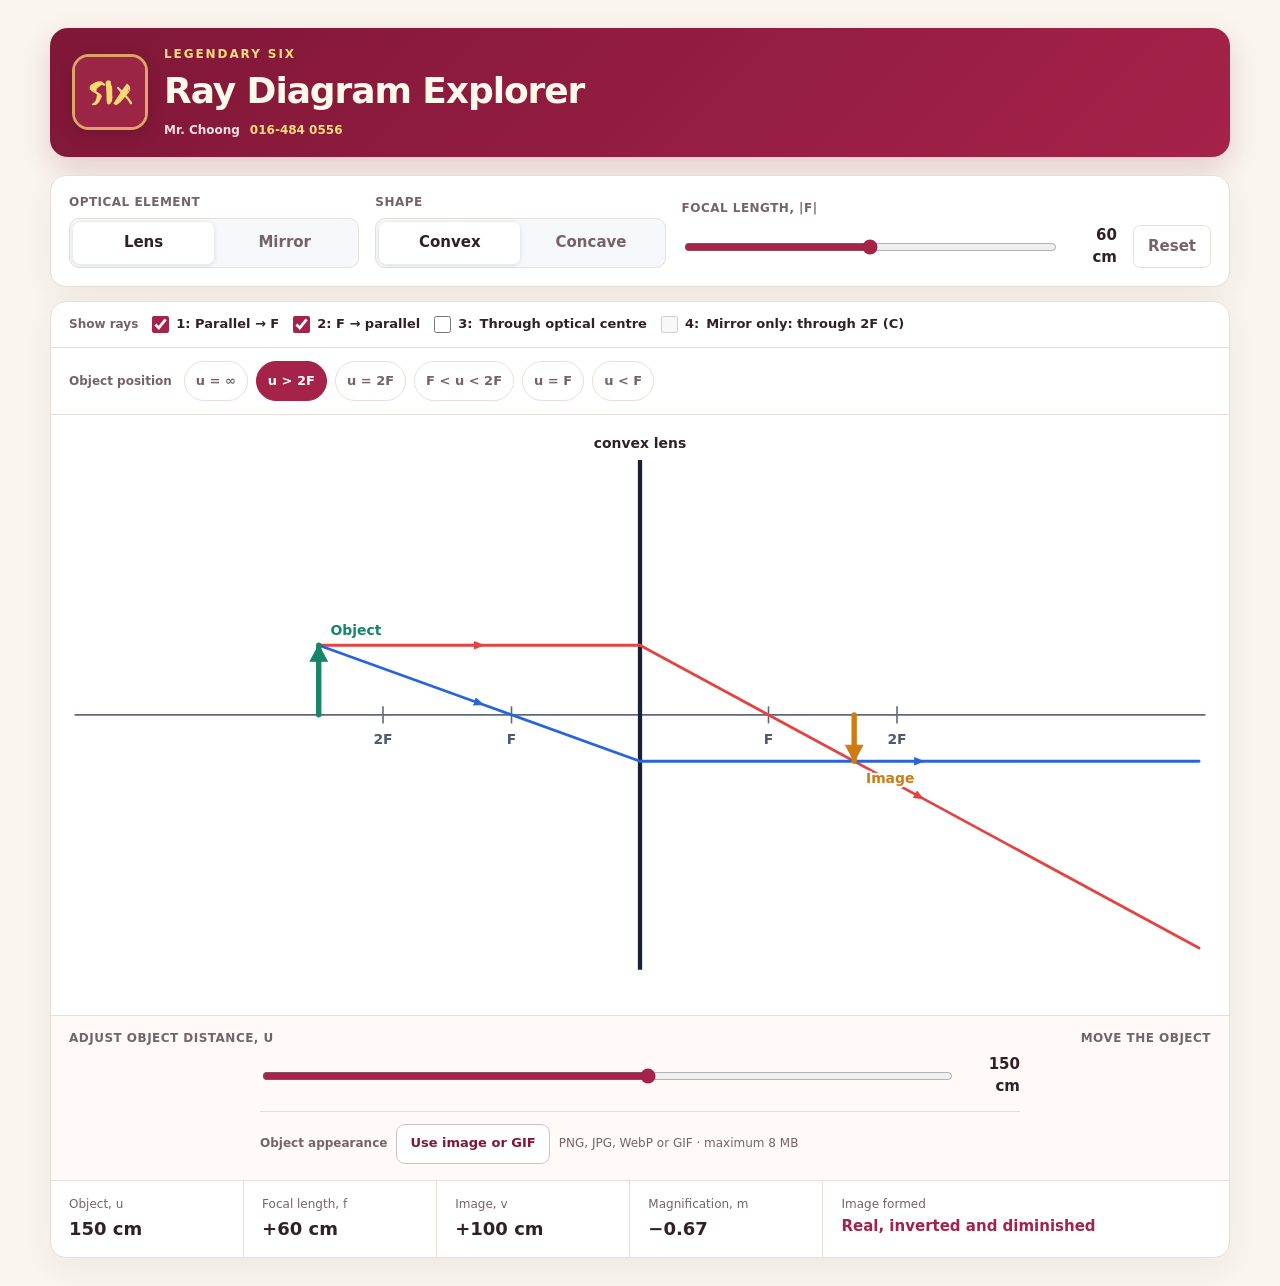
==== index.html @ f550d659 "Launch Legendary Six ray diagram explorer" ====
<!doctype html>
<html lang="en">
<head>
  <meta charset="utf-8">
  <meta name="viewport" content="width=device-width, initial-scale=1">
  <title>Ray Diagram Explorer | Legendary Six</title>
  <style>
    :root {
      --ink: #302027;
      --muted: #75636a;
      --line: #eadfd8;
      --paper: #ffffff;
      --page: #faf5ef;
      --brand: #a52249;
      --brand-dark: #7f1737;
      --gold: #ffdc7a;
      --cream: #fff9eb;
      --blue: #2864dc;
      --purple: #8b4bc1;
      --cyan: #0f8ca8;
      --red: #e34343;
      --green: #168568;
      --amber: #cf7a13;
    }

    * { box-sizing: border-box; }

    body {
      margin: 0;
      min-height: 100vh;
      overflow-x: hidden;
      color: var(--ink);
      background: var(--page);
      font: 15px/1.45 Inter, ui-sans-serif, system-ui, -apple-system, BlinkMacSystemFont, "Segoe UI", sans-serif;
    }

    .app {
      width: min(1180px, calc(100% - 32px));
      margin: 28px auto;
    }

    header {
      display: flex;
      align-items: center;
      justify-content: space-between;
      gap: 24px;
      padding: 18px 22px;
      margin-bottom: 18px;
      color: var(--cream);
      background: linear-gradient(135deg, var(--brand-dark), var(--brand));
      border-radius: 18px;
      box-shadow: 0 12px 30px rgba(127, 23, 55, .18);
    }

    h1 { margin: 0; font-size: clamp(24px, 3vw, 36px); letter-spacing: -0.03em; }
    header p { margin: 4px 0 0; color: #f7dfe6; }
    .brand-lockup { display: flex; align-items: center; gap: 16px; }
    .brand-logo { width: 76px; height: 76px; border: 3px solid rgba(255,220,122,.72); border-radius: 17px; object-fit: cover; box-shadow: 0 5px 15px rgba(55,5,22,.2); }
    .brand-name { display: block; margin-bottom: 2px; color: var(--gold); font-size: 12px; font-weight: 850; letter-spacing: .16em; text-transform: uppercase; }
    .brand-contact { display: flex; flex-wrap: wrap; gap: 5px 10px; margin-top: 4px; color: #f7dfe6; font-size: 12px; font-weight: 650; }
    .brand-contact .phone { color: var(--gold); }

    .card {
      background: var(--paper);
      border: 1px solid var(--line);
      border-radius: 16px;
      box-shadow: 0 10px 32px rgba(91, 43, 57, .07);
    }

    .controls {
      display: grid;
      grid-template-columns: 1fr 1fr 1.5fr auto;
      gap: 16px;
      align-items: end;
      padding: 18px;
      margin-bottom: 14px;
    }

    .field > label, .field .field-label {
      display: block;
      margin-bottom: 7px;
      color: var(--muted);
      font-size: 12px;
      font-weight: 700;
      letter-spacing: .04em;
      text-transform: uppercase;
    }

    .segmented {
      display: grid;
      grid-template-columns: 1fr 1fr;
      padding: 3px;
      border: 1px solid var(--line);
      border-radius: 10px;
      background: #f6f8fb;
    }

    .segmented button, .reset {
      border: 0;
      border-radius: 7px;
      color: var(--muted);
      background: transparent;
      font: inherit;
      font-weight: 700;
      cursor: pointer;
    }

    .segmented button { min-height: 42px; padding: 9px 10px; }
    .segmented button.active { color: var(--ink); background: white; box-shadow: 0 1px 5px rgba(25,35,55,.13); }

    .range-row { display: flex; align-items: center; gap: 10px; }
    input[type="range"] { width: 100%; accent-color: var(--brand); cursor: pointer; }
    output { min-width: 48px; text-align: right; font-variant-numeric: tabular-nums; font-weight: 750; }

    .reset { padding: 10px 14px; border: 1px solid var(--line); background: white; }
    .reset:hover { border-color: #b8c2d2; }

    .stage-card { overflow: hidden; }
    .case-picker {
      display: flex;
      flex-wrap: wrap;
      align-items: center;
      gap: 8px;
      padding: 13px 18px;
      border-bottom: 1px solid var(--line);
    }
    .case-picker > span { margin-right: 4px; color: var(--muted); font-size: 12px; font-weight: 750; white-space: nowrap; }
    .case-picker button {
      flex: 0 0 auto;
      padding: 7px 11px;
      border: 1px solid var(--line);
      border-radius: 999px;
      color: var(--muted);
      background: white;
      font: inherit;
      font-size: 13px;
      font-weight: 700;
      cursor: pointer;
      min-height: 40px;
    }
    .case-picker button.active { color: white; border-color: var(--brand); background: var(--brand); }
    .ray-picker { display: flex; flex-wrap: wrap; align-items: center; gap: 14px; padding: 13px 18px; border-bottom: 1px solid var(--line); overflow: visible; }
    .ray-picker > strong { color: var(--muted); font-size: 12px; white-space: nowrap; }
    .ray-choice { display: flex; align-items: center; gap: 7px; white-space: nowrap; cursor: pointer; font-size: 13px; font-weight: 700; }
    .ray-choice input { width: 17px; height: 17px; margin: 0; accent-color: var(--brand); }
    .ray-message { margin-left: auto; color: var(--amber); font-size: 12px; font-weight: 750; white-space: nowrap; }
    .stage-top {
      display: flex;
      justify-content: space-between;
      align-items: center;
      gap: 16px;
      padding: 13px 18px;
      border-bottom: 1px solid var(--line);
    }

    .hint { color: var(--muted); font-size: 13px; }
    .legend { display: flex; flex-wrap: wrap; gap: 14px; font-size: 12px; color: var(--muted); }
    .key::before { content: ""; display: inline-block; width: 20px; border-top: 3px solid; margin-right: 6px; vertical-align: 3px; }
    .key.red::before { color: var(--red); }
    .key.blue::before { color: var(--blue); }
    .key.purple::before { color: var(--purple); }
    .key.cyan::before { color: var(--cyan); }
    .key.dashed::before { color: #98a1b2; border-top-style: dashed; }

    .diagram-scroll { position: relative; width: 100%; overflow: hidden; }
    #diagram { display: block; width: 100%; height: auto; aspect-ratio: 1100 / 560; touch-action: pan-y; user-select: none; }
    .media-layer { position: absolute; inset: 0; pointer-events: none; }
    .diagram-media { position: absolute; visibility: hidden; object-fit: contain; box-sizing: border-box; border: 2px solid var(--gold); border-radius: 4px; filter: drop-shadow(0 2px 3px rgba(45,22,30,.18)); transform-origin: center; pointer-events: none; }
    .diagram-media.virtual-picture { opacity: .68; }
    .diagram-control { padding: 14px 18px 16px; border-top: 1px solid var(--line); background: #fffaf7; }
    .diagram-control label { display: flex; justify-content: space-between; gap: 12px; margin-bottom: 7px; color: var(--muted); font-size: 12px; font-weight: 750; letter-spacing: .04em; text-transform: uppercase; }
    .diagram-control .range-row { max-width: 760px; margin: 0 auto; }
    .image-upload { display: flex; flex-wrap: wrap; align-items: center; justify-content: center; gap: 9px; max-width: 760px; margin: 13px auto 0; padding-top: 12px; border-top: 1px solid var(--line); }
    .image-upload-title { color: var(--muted); font-size: 12px; font-weight: 750; }
    .upload-button, .use-arrow-button { min-height: 40px; padding: 9px 13px; border: 1px solid #d6bdc6; border-radius: 9px; color: var(--brand-dark); background: white; font: inherit; font-size: 13px; font-weight: 750; cursor: pointer; }
    .diagram-control .upload-button { display: inline-flex; align-items: center; justify-content: center; gap: 0; margin: 0; color: var(--brand-dark); font-size: 13px; letter-spacing: 0; text-transform: none; }
    .upload-button:hover, .use-arrow-button:hover { border-color: var(--brand); background: #fff6f8; }
    .upload-button input { position: absolute; width: 1px; height: 1px; opacity: 0; pointer-events: none; }
    .upload-status { flex: 1 1 190px; color: var(--muted); font-size: 12px; text-align: left; }
    .axis { stroke: #5e687a; stroke-width: 1.6; }
    .element { stroke: #182236; stroke-width: 4; }
    .tick { stroke: #5e687a; stroke-width: 1.5; }
    .ray-red { stroke: var(--red); }
    .ray-blue { stroke: var(--blue); }
    .ray-purple { stroke: var(--purple); }
    .ray-cyan { stroke: var(--cyan); }
    .ray { fill: none; stroke-width: 2.6; stroke-linecap: round; stroke-linejoin: round; }
    .virtual { fill: none; stroke: #98a1b2; stroke-width: 2; stroke-dasharray: 7 6; }
    .object { stroke: var(--green); fill: var(--green); }
    .image { stroke: var(--amber); fill: var(--amber); }
    .arrow-line { stroke-width: 5; stroke-linecap: round; }
    .drag-target { cursor: ew-resize; touch-action: none; }
    .svg-label { fill: #4f5a6f; font-size: 13px; font-weight: 650; paint-order: stroke; stroke: white; stroke-width: 4px; stroke-linejoin: round; }
    .object-label { fill: var(--green); }
    .image-label { fill: var(--amber); }
    .element-label { fill: var(--ink); font-size: 13px; font-weight: 750; }

    .readout {
      display: grid;
      grid-template-columns: repeat(4, 1fr) 2.1fr;
      border-top: 1px solid var(--line);
    }

    .datum { padding: 15px 18px; border-right: 1px solid var(--line); }
    .datum:last-child { border-right: 0; }
    .datum span { display: block; color: var(--muted); font-size: 12px; }
    .datum strong { display: block; margin-top: 3px; font-size: 18px; font-variant-numeric: tabular-nums; }
    .description strong { color: var(--brand); font-size: 15px; }
    .eye-outline { fill: var(--cream); stroke: var(--brand-dark); stroke-width: 3; }
    .eye-iris { fill: var(--gold); stroke: var(--brand-dark); stroke-width: 2; }
    .eye-pupil { fill: var(--brand-dark); }

    .note { margin: 14px 3px 0; color: var(--muted); font-size: 13px; }

    @media (max-width: 860px) {
      .controls { grid-template-columns: 1fr 1fr; }
      .reset { grid-column: span 2; }
      .readout { grid-template-columns: repeat(2, 1fr); }
      .description { grid-column: span 2; }
      .datum:nth-child(2), .datum:nth-child(4) { border-right: 0; }
      .stage-top { align-items: flex-start; flex-direction: column; }
    }

    @media (max-width: 620px) {
      .app { width: min(100% - 16px, 1180px); margin: 12px auto; }
      .controls { grid-template-columns: 1fr 1fr; gap: 12px; padding: 14px; }
      .controls .field:nth-child(3), .reset { grid-column: 1 / -1; }
      .reset { min-height: 44px; }
      .ray-picker { flex-wrap: wrap; gap: 10px 14px; padding: 12px 14px; }
      .ray-picker > strong, .ray-message { width: 100%; }
      .ray-message { margin-left: 0; white-space: normal; }
      .ray-choice { min-height: 34px; }
      .case-picker { padding: 10px 14px; }
      .stage-top { padding: 11px 14px; }
      .hint { font-size: 12px; }
      .legend { gap: 8px; }
      header { align-items: flex-start; padding: 14px; }
      .brand-logo { width: 58px; height: 58px; border-radius: 13px; }
      h1 { font-size: 23px; }
      header p { font-size: 12px; }
      .readout { grid-template-columns: 1fr 1fr; }
      .datum { padding: 12px 14px; }
      .datum strong { font-size: 16px; }
      .diagram-control { padding: 13px 14px 15px; }
      .image-upload { justify-content: flex-start; }
      .upload-status { flex-basis: 100%; }
      #diagram .ray { stroke-width: 4; }
      #diagram .virtual { stroke-width: 3.2; }
      #diagram .axis { stroke-width: 2.4; }
      #diagram .element { stroke-width: 5; }
      #diagram .tick { stroke-width: 2.4; }
      #diagram .svg-label { font-size: 21px; stroke-width: 6px; }
      #diagram .element-label { font-size: 19px; }
    }
  </style>
</head>
<body>
  <main class="app">
    <header>
      <div class="brand-lockup">
        <img class="brand-logo" src="assets/legendary-six-logo.jpg" alt="Legendary Six logo">
        <div>
          <span class="brand-name">Legendary Six</span>
          <h1>Ray Diagram Explorer</h1>
          <div class="brand-contact"><span>Mr. Choong</span><span class="phone">016-484 0556</span></div>
        </div>
      </div>
    </header>

    <section class="controls card" aria-label="Simulation controls">
      <div class="field">
        <span class="field-label">Optical element</span>
        <div class="segmented" id="elementControl">
          <button class="active" data-value="lens">Lens</button>
          <button data-value="mirror">Mirror</button>
        </div>
      </div>
      <div class="field">
        <span class="field-label">Shape</span>
        <div class="segmented" id="shapeControl">
          <button class="active" data-value="convex">Convex</button>
          <button data-value="concave">Concave</button>
        </div>
      </div>
      <div class="field">
        <label for="focalLength">Focal length, |f|</label>
        <div class="range-row">
          <input id="focalLength" type="range" min="20" max="100" value="60" step="1">
          <output id="fOutput">60 cm</output>
        </div>
      </div>
      <button class="reset" id="reset">Reset</button>
    </section>

    <section class="stage-card card">
      <div class="ray-picker" id="rayPicker" aria-label="Ray selection">
        <strong>Show rays</strong>
        <label class="ray-choice"><input type="checkbox" data-ray="1" checked> 1: Parallel → F</label>
        <label class="ray-choice"><input type="checkbox" data-ray="2" checked> 2: F → parallel</label>
        <label class="ray-choice"><input type="checkbox" data-ray="3"> 3: <span id="thirdRayName">Through optical centre</span></label>
        <label class="ray-choice"><input type="checkbox" data-ray="4" disabled> 4: <span id="fourthRayName">Mirror only: through 2F (C)</span></label>
        <span class="ray-message" id="rayMessage"></span>
      </div>
      <div class="case-picker" id="casePicker" aria-label="Object-position cases">
        <span>Object position</span>
        <button data-case="infinity">u = ∞</button>
        <button class="active" data-case="beyond2f">u &gt; 2F</button>
        <button data-case="at2f">u = 2F</button>
        <button data-case="between">F &lt; u &lt; 2F</button>
        <button data-case="atf">u = F</button>
        <button data-case="inside">u &lt; F</button>
      </div>
      <div class="diagram-scroll" role="region" aria-label="Ray diagram">
        <svg id="diagram" viewBox="0 0 1100 560" role="img" aria-label="Interactive ray diagram"></svg>
        <div class="media-layer" aria-hidden="true">
          <img id="objectMedia" class="diagram-media" alt="">
          <img id="imageMedia" class="diagram-media" alt="">
        </div>
      </div>
      <div class="diagram-control">
        <label for="objectDistance"><span>Adjust object distance, u</span><span>Move the object</span></label>
        <div class="range-row">
          <input id="objectDistance" type="range" min="10" max="260" value="150" step="1">
          <output id="uOutput">150 cm</output>
        </div>
        <div class="image-upload">
          <span class="image-upload-title">Object appearance</span>
          <label class="upload-button">Use image or GIF<input id="objectImageUpload" type="file" accept="image/png,image/jpeg,image/webp,image/gif"></label>
          <button class="use-arrow-button" id="removeObjectImage" type="button" hidden>Use arrow</button>
          <span class="upload-status" id="uploadStatus">PNG, JPG, WebP or GIF · maximum 8 MB</span>
        </div>
      </div>
      <div class="readout" aria-live="polite">
        <div class="datum"><span>Object, u</span><strong id="uValue">150 cm</strong></div>
        <div class="datum"><span>Focal length, f</span><strong id="fValue">+60 cm</strong></div>
        <div class="datum"><span>Image, v</span><strong id="vValue">100 cm</strong></div>
        <div class="datum"><span>Magnification, m</span><strong id="mValue">−0.67</strong></div>
        <div class="datum description"><span>Image formed</span><strong id="imageDescription">Real, inverted and diminished</strong></div>
      </div>
    </section>
  </main>

  <script>
    const svg = document.querySelector('#diagram');
    const controls = {
      element: document.querySelector('#elementControl'),
      shape: document.querySelector('#shapeControl'),
      cases: document.querySelector('#casePicker'),
      rays: document.querySelector('#rayPicker'),
      u: document.querySelector('#objectDistance'),
      f: document.querySelector('#focalLength')
    };

    const state = {
      element: 'lens', shape: 'convex', u: 150, fMagnitude: 60, caseId: 'beyond2f', rays: new Set([1, 2]),
      customImageUrl: null, customImageName: '', customImageAspect: 1
    };
    const W = 1100, H = 560, axisY = 280, elementX = 550, scale = 2, objectHeight = 65;
    const left = 28, right = W - 28;
    let dragging = null;
    const mediaNodes = {
      object: document.querySelector('#objectMedia'),
      image: document.querySelector('#imageMedia')
    };
    const mediaUsed = new Set();

    const $ = id => document.getElementById(id);
    const signed = n => `${n >= 0 ? '+' : '−'}${Math.abs(n).toFixed(0)} cm`;
    const num = n => Math.abs(n) >= 1000 ? '∞' : `${Math.abs(n).toFixed(1).replace('.0','')} cm`;

    function focalSign() {
      const converging = (state.element === 'lens' && state.shape === 'convex') ||
        (state.element === 'mirror' && state.shape === 'concave');
      return converging ? 1 : -1;
    }

    function values() {
      const f = focalSign() * state.fMagnitude;
      if (!Number.isFinite(state.u)) return { f, v: f, m: 0 };
      const denominator = state.u - f;
      const v = Math.abs(denominator) < .2 ? (f > 0 ? Infinity : -Infinity) : f * state.u / denominator;
      return { f, v, m: Number.isFinite(v) ? -v / state.u : -Infinity };
    }

    function applyCase(caseId) {
      state.caseId = caseId;
      const factors = { beyond2f: 2.5, at2f: 2, between: 1.5, atf: 1, inside: .6 };
      state.u = caseId === 'infinity' ? Infinity : state.fMagnitude * factors[caseId];
      controls.cases.querySelectorAll('button').forEach(button =>
        button.classList.toggle('active', button.dataset.case === caseId));
    }

    function markCustomCase() {
      state.caseId = 'custom';
      controls.cases.querySelectorAll('button').forEach(button => button.classList.remove('active'));
    }

    function el(name, attrs = {}, text = '') {
      const node = document.createElementNS('http://www.w3.org/2000/svg', name);
      for (const [key, value] of Object.entries(attrs)) node.setAttribute(key, value);
      if (text) node.textContent = text;
      svg.appendChild(node);
      return node;
    }

    function line(x1, y1, x2, y2, className) {
      if (![x1,y1,x2,y2].every(Number.isFinite)) return;
      if (className.includes('ray-red') || className.includes('ray-blue') || className.includes('ray-purple') || className.includes('ray-cyan')) {
        const midX = (x1+x2)/2, midY = (y1+y2)/2;
        const marker = className.includes('ray-red') ? 'rayArrowRed' :
          className.includes('ray-blue') ? 'rayArrowBlue' :
          className.includes('ray-purple') ? 'rayArrowPurple' : 'rayArrowCyan';
        el('polyline', {
          points: `${x1},${y1} ${midX},${midY} ${x2},${y2}`,
          class: className,
          'marker-mid': `url(#${marker})`
        });
        return;
      }
      el('line', { x1, y1, x2, y2, class: className });
    }

    function arrow(x, baseY, topY, className, label, draggable) {
      const direction = topY < baseY ? -1 : 1;
      const group = el('g', { class: draggable ? 'drag-target' : '' });
      const shaft = document.createElementNS('http://www.w3.org/2000/svg', 'line');
      shaft.setAttribute('x1', x); shaft.setAttribute('y1', baseY); shaft.setAttribute('x2', x); shaft.setAttribute('y2', topY);
      shaft.setAttribute('class', `${className} arrow-line`); group.appendChild(shaft);
      const head = document.createElementNS('http://www.w3.org/2000/svg', 'polygon');
      head.setAttribute('points', `${x},${topY} ${x-8},${topY-direction*15} ${x+8},${topY-direction*15}`);
      head.setAttribute('class', className); group.appendChild(head);
      const text = document.createElementNS('http://www.w3.org/2000/svg', 'text');
      text.setAttribute('x', x + 11); text.setAttribute('y', topY + (direction < 0 ? -10 : 20));
      text.setAttribute('class', `svg-label ${className}-label`); text.textContent = label; group.appendChild(text);
      if (draggable) {
        const hit = document.createElementNS('http://www.w3.org/2000/svg', 'rect');
        hit.setAttribute('x', x - 45); hit.setAttribute('y', Math.min(baseY, topY) - 32);
        hit.setAttribute('width', 90); hit.setAttribute('height', Math.abs(topY-baseY) + 64);
        hit.setAttribute('fill', 'transparent'); hit.dataset.drag = draggable; group.appendChild(hit);
      }
    }

    function picture(x, baseY, tipY, label, draggable, isVirtual = false) {
      const height = Math.max(18, Math.abs(tipY-baseY));
      const aspect = Math.max(.25, Math.min(2.5, state.customImageAspect));
      const width = height*aspect;
      const inverted = tipY > baseY;
      const mediaKind = label === 'Object' ? 'object' : 'image';
      const media = mediaNodes[mediaKind];
      const displayTop = inverted ? baseY : baseY-height;
      mediaUsed.add(mediaKind);
      media.style.visibility = 'visible';
      media.style.left = `${x/W*100}%`;
      media.style.top = `${displayTop/H*100}%`;
      media.style.width = `${width/W*100}%`;
      media.style.height = `${height/H*100}%`;
      media.style.transform = `translateX(-50%)${inverted ? ' scaleY(-1)' : ''}`;
      media.classList.toggle('virtual-picture', isVirtual);

      const group = el('g', {
        class: draggable ? 'drag-target' : '',
        transform: `translate(${x} ${baseY}) scale(1 ${inverted ? -1 : 1})`
      });
      if (draggable) group.dataset.drag = draggable;

      if (draggable) {
        const hit = document.createElementNS('http://www.w3.org/2000/svg', 'rect');
        hit.setAttribute('x', -Math.max(45, width/2+14));
        hit.setAttribute('y', -height-32);
        hit.setAttribute('width', Math.max(90, width+28));
        hit.setAttribute('height', height+64);
        hit.setAttribute('fill', 'transparent');
        group.appendChild(hit);
      }

      el('text', {
        x: x+width/2+8,
        y: tipY+(inverted ? 20 : -10),
        class: `svg-label ${label === 'Object' ? 'object-label' : 'image-label'}`
      }, label);
    }

    function finishMediaFrame() {
      Object.entries(mediaNodes).forEach(([kind, node]) => {
        if (!mediaUsed.has(kind)) node.style.visibility = 'hidden';
      });
    }

    function drawEye(side) {
      const x = side === 'right' ? right-52 : left+52;
      const y = 84;
      const group = el('g', { transform: `translate(${x} ${y})`, 'aria-label': 'Eye tracing virtual rays backward' });
      const outline = document.createElementNS('http://www.w3.org/2000/svg', 'path');
      outline.setAttribute('d', 'M -31 0 Q 0 -23 31 0 Q 0 23 -31 0 Z');
      outline.setAttribute('class', 'eye-outline');
      group.appendChild(outline);
      const iris = document.createElementNS('http://www.w3.org/2000/svg', 'circle');
      iris.setAttribute('cx', side === 'right' ? -5 : 5);
      iris.setAttribute('cy', '0');
      iris.setAttribute('r', '11');
      iris.setAttribute('class', 'eye-iris');
      group.appendChild(iris);
      const pupil = document.createElementNS('http://www.w3.org/2000/svg', 'circle');
      pupil.setAttribute('cx', side === 'right' ? -5 : 5);
      pupil.setAttribute('cy', '0');
      pupil.setAttribute('r', '4.5');
      pupil.setAttribute('class', 'eye-pupil');
      group.appendChild(pupil);
    }

    function drawBase(f) {
      svg.innerHTML = '';
      const defs = el('defs');
      [
        ['rayArrowRed', '#e34343'],
        ['rayArrowBlue', '#2864dc'],
        ['rayArrowPurple', '#8b4bc1'],
        ['rayArrowCyan', '#0f8ca8']
      ].forEach(([id, colour]) => {
        const marker = document.createElementNS('http://www.w3.org/2000/svg', 'marker');
        marker.setAttribute('id', id);
        marker.setAttribute('viewBox', '0 0 10 8');
        marker.setAttribute('refX', '5');
        marker.setAttribute('refY', '4');
        marker.setAttribute('markerWidth', '10');
        marker.setAttribute('markerHeight', '8');
        marker.setAttribute('markerUnits', 'userSpaceOnUse');
        marker.setAttribute('orient', 'auto');
        const head = document.createElementNS('http://www.w3.org/2000/svg', 'path');
        head.setAttribute('d', 'M 0 0 L 10 4 L 0 8 Z');
        head.setAttribute('fill', colour);
        marker.appendChild(head);
        defs.appendChild(marker);
      });
      line(22, axisY, W-22, axisY, 'axis');
      line(elementX, 42, elementX, H-42, 'element');

      const focalDistance = Math.abs(f)*scale;
      [elementX-focalDistance, elementX+focalDistance].forEach(focusX => {
        if (focusX > left && focusX < right) {
          line(focusX, axisY-8, focusX, axisY+8, 'tick');
          el('text', { x: focusX, y: axisY+27, 'text-anchor': 'middle', class: 'svg-label' }, 'F');
        }
      });
      const actualMirrorCentreX = elementX - 2*f*scale;
      [elementX-2*focalDistance, elementX+2*focalDistance].forEach(twoFX => {
        if (twoFX > left && twoFX < right) {
          line(twoFX, axisY-8, twoFX, axisY+8, 'tick');
          const label = state.element === 'mirror' && Math.abs(twoFX-actualMirrorCentreX) < 1 ? '2F (C)' : '2F';
          el('text', { x: twoFX, y: axisY+27, 'text-anchor': 'middle', class: 'svg-label' }, label);
        }
      });
      el('text', { x: elementX, y: 31, 'text-anchor': 'middle', class: 'element-label' }, `${state.shape} ${state.element}`);
    }

    function clippedEndpoint(x0, y0, dx, dy) {
      const tCandidates = [];
      if (dx > 0) tCandidates.push((right-x0)/dx); if (dx < 0) tCandidates.push((left-x0)/dx);
      if (dy > 0) tCandidates.push((H-24-y0)/dy); if (dy < 0) tCandidates.push((24-y0)/dy);
      const t = Math.min(...tCandidates.filter(n => n > 0));
      return [x0 + dx*t, y0 + dy*t];
    }

    function drawLens(f, v, objectX, objectTopY, imageX, imageTopY, showImage) {
      // Rule 1: parallel to the axis, then through/apparently from F.
      if (state.rays.has(1)) {
        line(objectX, objectTopY, elementX, objectTopY, 'ray ray-red');
        const end1 = clippedEndpoint(elementX, objectTopY, 1, objectHeight/(f*scale));
        line(elementX, objectTopY, end1[0], end1[1], 'ray ray-red');
        if (f < 0) line(elementX, objectTopY, elementX+f*scale, axisY, 'virtual');
        if (showImage && v < 0) line(elementX, objectTopY, imageX, imageTopY, 'virtual');
      }

      // Rule 2: through/toward F, then parallel. It is undefined at u = F.
      if (state.rays.has(2) && Number.isFinite(v)) {
        const nearFocusX = elementX - f*scale;
        const ray2Y = objectTopY + (elementX-objectX) * (axisY-objectTopY) / (nearFocusX-objectX);
        line(objectX, objectTopY, elementX, ray2Y, 'ray ray-blue');
        line(elementX, ray2Y, right, ray2Y, 'ray ray-blue');
        if (f < 0) line(elementX, ray2Y, nearFocusX, axisY, 'virtual');
        if (f > 0 && nearFocusX < objectX) line(nearFocusX, axisY, objectX, objectTopY, 'virtual');
        if (showImage && v < 0) line(elementX, ray2Y, imageX, imageTopY, 'virtual');
      }

      // Rule 3: through the optical centre without deviation.
      if (state.rays.has(3)) {
        line(objectX, objectTopY, elementX, axisY, 'ray ray-purple');
        const end3 = clippedEndpoint(elementX, axisY, 1, objectHeight/(state.u*scale));
        line(elementX, axisY, end3[0], end3[1], 'ray ray-purple');
      }
    }

    function drawMirror(f, v, objectX, objectTopY, imageX, imageTopY, showImage) {
      // Rule 1: parallel to the axis, then reflected through/apparently from F.
      if (state.rays.has(1)) {
        line(objectX, objectTopY, elementX, objectTopY, 'ray ray-red');
        const end1 = clippedEndpoint(elementX, objectTopY, -1, objectHeight/(f*scale));
        line(elementX, objectTopY, end1[0], end1[1], 'ray ray-red');
        if (showImage && v < 0) line(elementX, objectTopY, imageX, imageTopY, 'virtual');
      }

      // Rule 2: through/toward F, then reflected parallel. It is undefined at u = F.
      if (state.rays.has(2) && Number.isFinite(v)) {
        const focusX = elementX - f*scale;
        const ray2Y = objectTopY + (elementX-objectX) * (axisY-objectTopY) / (focusX-objectX);
        line(objectX, objectTopY, elementX, ray2Y, 'ray ray-blue');
        line(elementX, ray2Y, left, ray2Y, 'ray ray-blue');
        if (f < 0) line(elementX, ray2Y, focusX, axisY, 'virtual');
        if (f > 0 && focusX < objectX) line(focusX, axisY, objectX, objectTopY, 'virtual');
        if (showImage && v < 0) line(elementX, ray2Y, imageX, imageTopY, 'virtual');
      }

      // Rule 3: ray at the pole, reflected through the same angle.
      if (state.rays.has(3)) {
        line(objectX, objectTopY, elementX, axisY, 'ray ray-purple');
        const end3 = clippedEndpoint(elementX, axisY, -1, objectHeight/(state.u*scale));
        line(elementX, axisY, end3[0], end3[1], 'ray ray-purple');
        if (showImage && v < 0) line(elementX, axisY, imageX, imageTopY, 'virtual');
      }

      // Rule 4: through/toward C = 2F, then reflected back along the same path.
      if (state.rays.has(4) && Math.abs(state.u-2*f) >= .2) {
        const centreX = elementX - 2*f*scale;
        const ray4Y = objectTopY + (elementX-objectX) * (axisY-objectTopY) / (centreX-objectX);
        const incidenceSlope = (ray4Y-objectTopY)/(elementX-objectX);
        line(objectX, objectTopY, elementX, ray4Y, 'ray ray-cyan');
        const end4 = clippedEndpoint(elementX, ray4Y, -1, -incidenceSlope);
        line(elementX, ray4Y, end4[0], end4[1], 'ray ray-cyan');
        if (f < 0) line(elementX, ray4Y, centreX, axisY, 'virtual');
        if (f > 0 && centreX < objectX) line(centreX, axisY, objectX, objectTopY, 'virtual');
        if (showImage && v < 0) line(elementX, ray4Y, imageX, imageTopY, 'virtual');
      }
    }

    function drawInfinity(f, showImage) {
      const incomingSlope = 0.30;
      const imageCoordinate = state.element === 'lens' ? f : -f;
      const imageX = elementX + imageCoordinate*scale;
      const imageY = axisY + incomingSlope*f*scale;

      if (state.element === 'lens') {
        // Rule 2: the slanted incident ray passes through/toward F, then emerges parallel.
        const ray2Y = axisY + incomingSlope*f*scale;
        const ray2StartY = ray2Y - incomingSlope*(elementX-left);
        line(left, ray2StartY, elementX, ray2Y, 'ray ray-blue');
        line(elementX, ray2Y, right, ray2Y, 'ray ray-blue');

        // Rule 3: a parallel member of the bundle passes through the optical centre undeviated.
        const centreStartY = axisY - incomingSlope*(elementX-left);
        line(left, centreStartY, elementX, axisY, 'ray ray-purple');
        const centreEnd = clippedEndpoint(elementX, axisY, 1, incomingSlope);
        line(elementX, axisY, centreEnd[0], centreEnd[1], 'ray ray-purple');

        if (f < 0) {
          line(elementX, ray2Y, elementX-f*scale, axisY, 'virtual');
          line(elementX, ray2Y, imageX, imageY, 'virtual');
        }
      } else {
        // Rule 2: through/toward F, then reflected parallel to the axis.
        const ray2Y = axisY + incomingSlope*f*scale;
        const ray2StartY = ray2Y - incomingSlope*(elementX-left);
        line(left, ray2StartY, elementX, ray2Y, 'ray ray-blue');
        line(elementX, ray2Y, left, ray2Y, 'ray ray-blue');

        // Rule 4: through/toward 2F = C, then reflected back along the same path.
        const ray4Y = axisY + 2*incomingSlope*f*scale;
        const ray4StartY = ray4Y - incomingSlope*(elementX-left);
        line(left, ray4StartY, elementX, ray4Y, 'ray ray-cyan');
        const ray4End = clippedEndpoint(elementX, ray4Y, -1, -incomingSlope);
        line(elementX, ray4Y, ray4End[0], ray4End[1], 'ray ray-cyan');

        if (f < 0) {
          line(elementX, ray2Y, elementX-f*scale, axisY, 'virtual');
          line(elementX, ray2Y, imageX, imageY, 'virtual');
          line(elementX, ray4Y, elementX-2*f*scale, axisY, 'virtual');
        }
      }
      if (showImage) {
        if (state.customImageUrl) picture(imageX, axisY, imageY, 'Image', false, f < 0);
        else arrow(imageX, axisY, imageY, 'image', 'Image', false);
      }
      el('text', { x: left+8, y: 34, class: 'svg-label object-label' }, 'Off-axis object at ∞');
    }

    function imageWords(v, m) {
      if (!Number.isFinite(v)) return 'Image at infinity';
      const reality = v > 0 ? 'Real' : 'Virtual';
      const orientation = m < 0 ? 'inverted' : 'upright';
      const size = Math.abs(Math.abs(m)-1) < .03 ? 'same size' : Math.abs(m) > 1 ? 'magnified' : 'diminished';
      return `${reality}, ${orientation} and ${size}`;
    }

    function rayStatus(f, v) {
      if (!Number.isFinite(state.u)) {
        return { ray2Degenerate: false, ray4Degenerate: false, validCount: 2, showImage: true, infinityBundle: true };
      }
      const ray2Degenerate = Number.isFinite(state.u) && f > 0 && !Number.isFinite(v) && state.rays.has(2);
      const ray4Degenerate = state.element === 'mirror' && Number.isFinite(state.u) && f > 0 && Math.abs(state.u-2*f) < .2 && state.rays.has(4);
      const validCount = state.rays.size - (ray2Degenerate ? 1 : 0) - (ray4Degenerate ? 1 : 0);
      return { ray2Degenerate, ray4Degenerate, validCount, showImage: validCount >= 2, infinityBundle: false };
    }

    function updateRayInterface(status) {
      $('thirdRayName').textContent = state.element === 'lens' ? 'Through optical centre' : 'At pole (equal angles)';
      const fourthInput = controls.rays.querySelector('[data-ray="4"]');
      controls.rays.querySelectorAll('[data-ray]').forEach(input => {
        input.disabled = status.infinityBundle || (input.dataset.ray === '4' && state.element === 'lens');
        if (status.infinityBundle) {
          const infinityRays = state.element === 'lens' ? [2, 3] : [2, 4];
          input.checked = infinityRays.includes(+input.dataset.ray);
        } else {
          input.checked = state.rays.has(+input.dataset.ray);
        }
      });
      $('fourthRayName').textContent = state.element === 'lens' ? 'Mirror only: through 2F (C)' : 'Through 2F (C) → reflected back';
      if (status.infinityBundle) {
        $('rayMessage').textContent = state.element === 'lens' ? 'At ∞: use rays through F and the optical centre.' : 'At ∞: use rays through F and 2F (C).';
      } else if (status.ray4Degenerate) {
        $('rayMessage').textContent = status.showImage ? 'Ray 4 is unavailable at u = 2F.' : 'Ray 4 is unavailable here—select another ray.';
      } else if (status.ray2Degenerate) {
        $('rayMessage').textContent = status.showImage ? 'Ray 2 is unavailable at u = F.' : 'Ray 2 is unavailable here—select another ray.';
      } else {
        $('rayMessage').textContent = status.showImage ? '' : 'Select at least two rays to form the image.';
      }
    }

    function render() {
      mediaUsed.clear();
      const { f, v, m } = values();
      const status = rayStatus(f, v);
      updateRayInterface(status);
      drawBase(f);
      if (!Number.isFinite(state.u)) {
        drawInfinity(f, status.showImage);
        if (v < 0) drawEye(state.element === 'lens' ? 'right' : 'left');
        $('uOutput').textContent = '∞';
        $('fOutput').textContent = `${Math.round(state.fMagnitude)} cm`;
        $('uValue').textContent = '∞';
        $('fValue').textContent = signed(f);
        $('vValue').textContent = status.showImage ? signed(v) : '—';
        $('mValue').textContent = status.showImage ? '0' : '—';
        $('imageDescription').textContent = v > 0 ? 'Real, inverted and highly diminished' : 'Virtual, upright and highly diminished';
        controls.u.disabled = true;
        controls.f.value = Math.round(state.fMagnitude);
        finishMediaFrame();
        return;
      }
      controls.u.disabled = false;
      const objectX = elementX - state.u*scale;
      const objectTopY = axisY - objectHeight;
      const imageCoordinate = state.element === 'lens' ? v : -v;
      const rawImageX = elementX + imageCoordinate*scale;
      const imageX = Math.max(left, Math.min(right, rawImageX));
      const rawImageTopY = axisY - m*objectHeight;
      const imageTopY = Math.max(28, Math.min(H-28, rawImageTopY));

      if (state.element === 'lens') drawLens(f, v, objectX, objectTopY, rawImageX, rawImageTopY, status.showImage);
      else drawMirror(f, v, objectX, objectTopY, rawImageX, rawImageTopY, status.showImage);
      if (status.showImage && v < 0) drawEye(state.element === 'lens' ? 'right' : 'left');

      if (state.customImageUrl) picture(objectX, axisY, objectTopY, 'Object', 'object');
      else arrow(objectX, axisY, objectTopY, 'object', 'Object', 'object');
      if (status.showImage && Number.isFinite(v)) {
        const imageLabel = Math.abs(rawImageX-imageX) > 1 ? 'Image (off-scale)' : 'Image';
        if (state.customImageUrl) picture(imageX, axisY, imageTopY, imageLabel, 'image', v < 0);
        else arrow(imageX, axisY, imageTopY, 'image', imageLabel, 'image');
      }

      $('uOutput').textContent = `${Math.round(state.u)} cm`;
      $('fOutput').textContent = `${Math.round(state.fMagnitude)} cm`;
      $('uValue').textContent = `${state.u.toFixed(1).replace('.0','')} cm`;
      $('fValue').textContent = signed(f);
      $('vValue').textContent = status.showImage ? (Number.isFinite(v) ? signed(v) : '∞') : '—';
      $('mValue').textContent = status.showImage ? (Number.isFinite(m) ? `${m >= 0 ? '+' : '−'}${Math.abs(m).toFixed(2)}` : '∞') : '—';
      $('imageDescription').textContent = status.showImage ? imageWords(v, m) : 'Select at least two rays to locate the image';
      controls.u.value = Math.round(state.u);
      controls.f.value = Math.round(state.fMagnitude);
      finishMediaFrame();
    }

    function setSegment(control, value) {
      control.querySelectorAll('button').forEach(btn => btn.classList.toggle('active', btn.dataset.value === value));
    }

    controls.element.addEventListener('click', e => {
      if (!e.target.dataset.value) return;
      state.element = e.target.dataset.value;
      if (state.element === 'lens') {
        state.rays.delete(4);
        controls.rays.querySelector('[data-ray="4"]').checked = false;
      }
      setSegment(controls.element, state.element);
      render();
    });

    controls.shape.addEventListener('click', e => {
      if (!e.target.dataset.value) return;
      state.shape = e.target.dataset.value;
      setSegment(controls.shape, state.shape);
      render();
    });

    controls.cases.addEventListener('click', e => {
      if (!e.target.dataset.case) return;
      applyCase(e.target.dataset.case);
      render();
    });
    controls.rays.addEventListener('change', e => {
      if (!e.target.dataset.ray) return;
      const rayNumber = +e.target.dataset.ray;
      if (e.target.checked) state.rays.add(rayNumber);
      else state.rays.delete(rayNumber);
      render();
    });
    controls.u.addEventListener('input', e => {
      state.u = +e.target.value;
      markCustomCase();
      render();
    });
    controls.f.addEventListener('input', e => {
      state.fMagnitude = +e.target.value;
      if (state.caseId !== 'custom') applyCase(state.caseId);
      render();
    });

    const uploadInput = $('objectImageUpload');
    const removeImageButton = $('removeObjectImage');
    const uploadStatus = $('uploadStatus');
    const allowedImageTypes = new Set(['image/png', 'image/jpeg', 'image/webp', 'image/gif']);

    async function makeGifLoopForever(file) {
      const source = new Uint8Array(await file.arrayBuffer());
      const signature = String.fromCharCode(...source.slice(0, 6));
      if (signature !== 'GIF87a' && signature !== 'GIF89a') return file;

      const applicationNames = ['NETSCAPE2.0', 'ANIMEXTS1.0'];
      for (const name of applicationNames) {
        const bytes = [...name].map(character => character.charCodeAt(0));
        for (let start = 0; start <= source.length-bytes.length; start++) {
          if (!bytes.every((byte, offset) => source[start+offset] === byte)) continue;
          const loopLow = start+13;
          const loopHigh = start+14;
          if (loopHigh < source.length && source[start+11] === 3 && source[start+12] === 1) {
            const patched = source.slice();
            patched[loopLow] = 0;
            patched[loopHigh] = 0;
            return new Blob([patched], { type: 'image/gif' });
          }
        }
      }

      // Add the standard infinite-loop application extension if the GIF has none.
      const packedField = source[10];
      const globalColourTableSize = packedField & 0x80 ? 3*(2**((packedField & 0x07)+1)) : 0;
      const insertAt = 13+globalColourTableSize;
      if (insertAt > source.length) return file;
      const loopExtension = new Uint8Array([
        0x21, 0xff, 0x0b,
        ...[...'NETSCAPE2.0'].map(character => character.charCodeAt(0)),
        0x03, 0x01, 0x00, 0x00, 0x00
      ]);
      const patched = new Uint8Array(source.length+loopExtension.length);
      patched.set(source.slice(0, insertAt), 0);
      patched.set(loopExtension, insertAt);
      patched.set(source.slice(insertAt), insertAt+loopExtension.length);
      return new Blob([patched], { type: 'image/gif' });
    }

    uploadInput.addEventListener('change', async () => {
      const file = uploadInput.files && uploadInput.files[0];
      if (!file) return;
      if (!allowedImageTypes.has(file.type)) {
        uploadStatus.textContent = 'Please choose a PNG, JPG, WebP or GIF file.';
        uploadInput.value = '';
        return;
      }
      if (file.size > 8*1024*1024) {
        uploadStatus.textContent = 'That file is larger than 8 MB. Please choose a smaller file.';
        uploadInput.value = '';
        return;
      }

      const displayFile = file.type === 'image/gif' ? await makeGifLoopForever(file) : file;
      const nextUrl = URL.createObjectURL(displayFile);
      const probe = new Image();
      probe.onload = () => {
        if (state.customImageUrl) URL.revokeObjectURL(state.customImageUrl);
        state.customImageUrl = nextUrl;
        state.customImageName = file.name;
        state.customImageAspect = probe.naturalWidth/probe.naturalHeight || 1;
        mediaNodes.object.src = nextUrl;
        mediaNodes.image.src = nextUrl;
        uploadStatus.textContent = file.type === 'image/gif'
          ? `${file.name} · looping continuously · displayed locally`
          : `${file.name} · displayed locally`;
        removeImageButton.hidden = false;
        render();
      };
      probe.onerror = () => {
        URL.revokeObjectURL(nextUrl);
        uploadStatus.textContent = 'This image could not be displayed. Please try another file.';
        uploadInput.value = '';
      };
      probe.src = nextUrl;
    });

    removeImageButton.addEventListener('click', () => {
      if (state.customImageUrl) URL.revokeObjectURL(state.customImageUrl);
      state.customImageUrl = null;
      state.customImageName = '';
      state.customImageAspect = 1;
      mediaNodes.object.removeAttribute('src');
      mediaNodes.image.removeAttribute('src');
      uploadInput.value = '';
      removeImageButton.hidden = true;
      uploadStatus.textContent = 'PNG, JPG, WebP or GIF · maximum 8 MB';
      render();
    });

    $('reset').addEventListener('click', () => {
      Object.assign(state, { element: 'lens', shape: 'convex', u: 150, fMagnitude: 60, caseId: 'beyond2f', rays: new Set([1, 2]) });
      controls.rays.querySelectorAll('[data-ray]').forEach(input => input.checked = input.dataset.ray === '1' || input.dataset.ray === '2');
      setSegment(controls.element, state.element); setSegment(controls.shape, state.shape);
      applyCase('beyond2f');
      render();
    });

    function svgX(event) {
      const point = svg.createSVGPoint(); point.x = event.clientX; point.y = event.clientY;
      return point.matrixTransform(svg.getScreenCTM().inverse()).x;
    }

    svg.addEventListener('pointerdown', e => {
      const target = e.target.closest('[data-drag]');
      if (!target) return;
      dragging = target.dataset.drag;
      svg.setPointerCapture(e.pointerId);
    });

    svg.addEventListener('pointermove', e => {
      if (!dragging) return;
      const x = svgX(e);
      if (dragging === 'object') {
        state.u = Math.max(10, Math.min(260, (elementX-x)/scale));
        markCustomCase();
      } else {
        const { f } = values();
        const coordinate = (x-elementX)/scale;
        const desiredV = state.element === 'lens' ? coordinate : -coordinate;
        const denominator = desiredV - f;
        if (Math.abs(denominator) > .5) {
          const candidateU = f*desiredV/denominator;
          if (candidateU >= 10 && candidateU <= 260) {
            state.u = candidateU;
            markCustomCase();
          }
        }
      }
      render();
    });

    svg.addEventListener('pointerup', () => dragging = null);
    svg.addEventListener('pointercancel', () => dragging = null);
    render();

  </script>
</body>
</html>
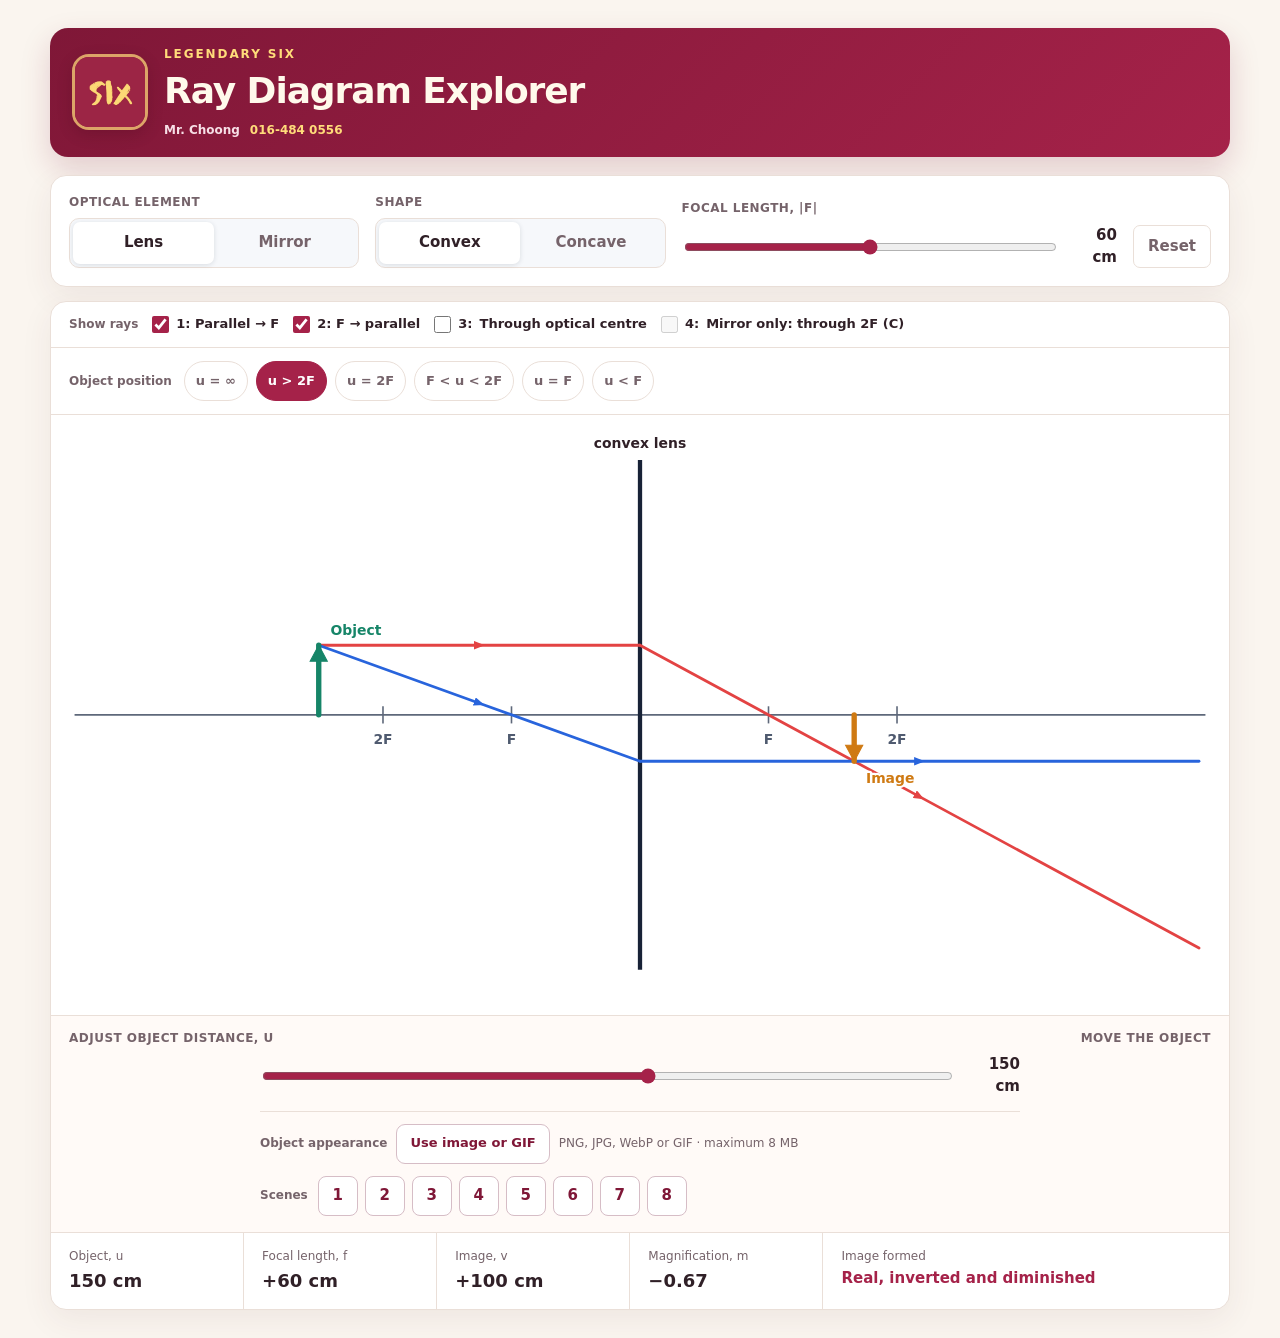
==== commit be2a1a8b: "Add built-in animated scenes" ====
--- a/index.html
+++ b/index.html
@@ -177,6 +177,12 @@
     .upload-button:hover, .use-arrow-button:hover { border-color: var(--brand); background: #fff6f8; }
     .upload-button input { position: absolute; width: 1px; height: 1px; opacity: 0; pointer-events: none; }
     .upload-status { flex: 1 1 190px; color: var(--muted); font-size: 12px; text-align: left; }
+    .scene-picker { display: flex; flex-wrap: wrap; align-items: center; gap: 7px; width: 100%; margin-top: 3px; }
+    .scene-picker > span { margin-right: 3px; color: var(--muted); font-size: 12px; font-weight: 750; }
+    .scene-button { width: 40px; height: 40px; padding: 0; border: 1px solid #d6bdc6; border-radius: 8px; color: var(--brand-dark); background: white; font: inherit; font-weight: 800; cursor: pointer; }
+    .scene-button:hover { border-color: var(--brand); background: #fff6f8; }
+    .scene-button.active { color: white; border-color: var(--brand); background: var(--brand); }
+    .scene-button:disabled { cursor: wait; opacity: .65; }
     .axis { stroke: #5e687a; stroke-width: 1.6; }
     .element { stroke: #182236; stroke-width: 4; }
     .tick { stroke: #5e687a; stroke-width: 1.5; }
@@ -328,6 +334,17 @@
           <label class="upload-button">Use image or GIF<input id="objectImageUpload" type="file" accept="image/png,image/jpeg,image/webp,image/gif"></label>
           <button class="use-arrow-button" id="removeObjectImage" type="button" hidden>Use arrow</button>
           <span class="upload-status" id="uploadStatus">PNG, JPG, WebP or GIF · maximum 8 MB</span>
+          <div class="scene-picker" id="builtInScenes" aria-label="Built-in animated scenes">
+            <span>Scenes</span>
+            <button class="scene-button" type="button" data-scene="1">1</button>
+            <button class="scene-button" type="button" data-scene="2">2</button>
+            <button class="scene-button" type="button" data-scene="3">3</button>
+            <button class="scene-button" type="button" data-scene="4">4</button>
+            <button class="scene-button" type="button" data-scene="5">5</button>
+            <button class="scene-button" type="button" data-scene="6">6</button>
+            <button class="scene-button" type="button" data-scene="7">7</button>
+            <button class="scene-button" type="button" data-scene="8">8</button>
+          </div>
         </div>
       </div>
       <div class="readout" aria-live="polite">
@@ -353,7 +370,7 @@
 
     const state = {
       element: 'lens', shape: 'convex', u: 150, fMagnitude: 60, caseId: 'beyond2f', rays: new Set([1, 2]),
-      customImageUrl: null, customImageName: '', customImageAspect: 1
+      customImageUrl: null, customImageName: '', customImageAspect: 1, selectedScene: 0
     };
     const W = 1100, H = 560, axisY = 280, elementX = 550, scale = 2, objectHeight = 65;
     const left = 28, right = W - 28;
@@ -826,6 +843,7 @@
     const uploadInput = $('objectImageUpload');
     const removeImageButton = $('removeObjectImage');
     const uploadStatus = $('uploadStatus');
+    const scenePicker = $('builtInScenes');
     const allowedImageTypes = new Set(['image/png', 'image/jpeg', 'image/webp', 'image/gif']);
 
     async function makeGifLoopForever(file) {
@@ -866,6 +884,37 @@
       return new Blob([patched], { type: 'image/gif' });
     }
 
+    function markSelectedScene(sceneNumber) {
+      state.selectedScene = sceneNumber;
+      scenePicker.querySelectorAll('[data-scene]').forEach(button =>
+        button.classList.toggle('active', +button.dataset.scene === sceneNumber));
+    }
+
+    function displayMediaBlob(blob, name, statusText, sceneNumber = 0) {
+      return new Promise((resolve, reject) => {
+        const nextUrl = URL.createObjectURL(blob);
+        const probe = new Image();
+        probe.onload = () => {
+          if (state.customImageUrl) URL.revokeObjectURL(state.customImageUrl);
+          state.customImageUrl = nextUrl;
+          state.customImageName = name;
+          state.customImageAspect = probe.naturalWidth/probe.naturalHeight || 1;
+          mediaNodes.object.src = nextUrl;
+          mediaNodes.image.src = nextUrl;
+          uploadStatus.textContent = statusText;
+          removeImageButton.hidden = false;
+          markSelectedScene(sceneNumber);
+          render();
+          resolve();
+        };
+        probe.onerror = () => {
+          URL.revokeObjectURL(nextUrl);
+          reject(new Error('Image could not be displayed'));
+        };
+        probe.src = nextUrl;
+      });
+    }
+
     uploadInput.addEventListener('change', async () => {
       const file = uploadInput.files && uploadInput.files[0];
       if (!file) return;
@@ -881,27 +930,38 @@
       }
 
       const displayFile = file.type === 'image/gif' ? await makeGifLoopForever(file) : file;
-      const nextUrl = URL.createObjectURL(displayFile);
-      const probe = new Image();
-      probe.onload = () => {
-        if (state.customImageUrl) URL.revokeObjectURL(state.customImageUrl);
-        state.customImageUrl = nextUrl;
-        state.customImageName = file.name;
-        state.customImageAspect = probe.naturalWidth/probe.naturalHeight || 1;
-        mediaNodes.object.src = nextUrl;
-        mediaNodes.image.src = nextUrl;
-        uploadStatus.textContent = file.type === 'image/gif'
-          ? `${file.name} · looping continuously · displayed locally`
-          : `${file.name} · displayed locally`;
-        removeImageButton.hidden = false;
-        render();
-      };
-      probe.onerror = () => {
-        URL.revokeObjectURL(nextUrl);
+      try {
+        await displayMediaBlob(
+          displayFile,
+          file.name,
+          file.type === 'image/gif'
+            ? `${file.name} · looping continuously · displayed locally`
+            : `${file.name} · displayed locally`
+        );
+      } catch (error) {
         uploadStatus.textContent = 'This image could not be displayed. Please try another file.';
         uploadInput.value = '';
-      };
-      probe.src = nextUrl;
+      }
+    });
+
+    scenePicker.addEventListener('click', async event => {
+      const button = event.target.closest('[data-scene]');
+      if (!button) return;
+      const sceneNumber = +button.dataset.scene;
+      const buttons = [...scenePicker.querySelectorAll('[data-scene]')];
+      buttons.forEach(sceneButton => sceneButton.disabled = true);
+      uploadStatus.textContent = `Loading scene ${sceneNumber}…`;
+      try {
+        const response = await fetch(`assets/scenes/scene-${sceneNumber}.gif`);
+        if (!response.ok) throw new Error(`HTTP ${response.status}`);
+        const loopingGif = await makeGifLoopForever(await response.blob());
+        await displayMediaBlob(loopingGif, `Scene ${sceneNumber}`, `Scene ${sceneNumber} · looping continuously`, sceneNumber);
+        uploadInput.value = '';
+      } catch (error) {
+        uploadStatus.textContent = `Scene ${sceneNumber} could not be loaded. Please try again.`;
+      } finally {
+        buttons.forEach(sceneButton => sceneButton.disabled = false);
+      }
     });
 
     removeImageButton.addEventListener('click', () => {
@@ -913,6 +973,7 @@
       mediaNodes.image.removeAttribute('src');
       uploadInput.value = '';
       removeImageButton.hidden = true;
+      markSelectedScene(0);
       uploadStatus.textContent = 'PNG, JPG, WebP or GIF · maximum 8 MB';
       render();
     });
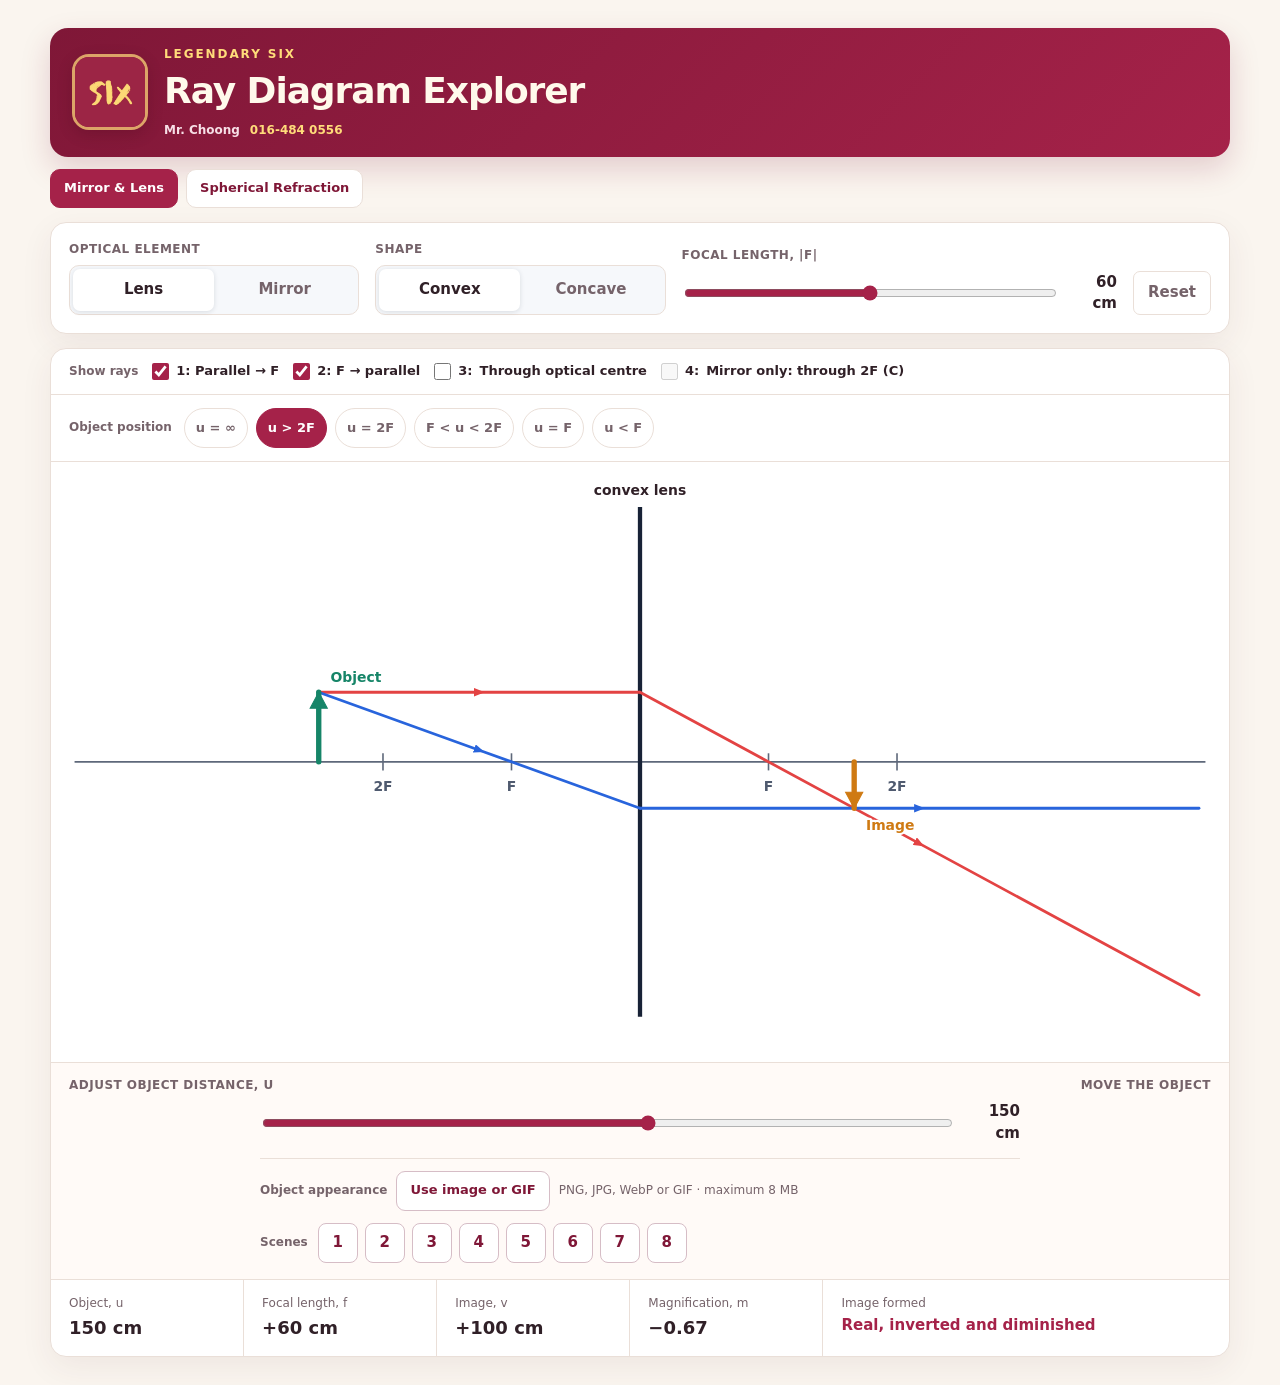
==== commit c19e3f50: "Add spherical refraction simulator" ====
--- a/index.html
+++ b/index.html
@@ -59,6 +59,9 @@
     .brand-name { display: block; margin-bottom: 2px; color: var(--gold); font-size: 12px; font-weight: 850; letter-spacing: .16em; text-transform: uppercase; }
     .brand-contact { display: flex; flex-wrap: wrap; gap: 5px 10px; margin-top: 4px; color: #f7dfe6; font-size: 12px; font-weight: 650; }
     .brand-contact .phone { color: var(--gold); }
+    .site-nav { display: flex; flex-wrap: wrap; gap: 8px; margin: -6px 0 14px; }
+    .site-nav a { padding: 9px 13px; border: 1px solid var(--line); border-radius: 10px; color: var(--brand-dark); background: white; font-size: 13px; font-weight: 750; text-decoration: none; }
+    .site-nav a.active { color: white; border-color: var(--brand); background: var(--brand); }
 
     .card {
       background: var(--paper);
@@ -272,6 +275,10 @@
         </div>
       </div>
     </header>
+    <nav class="site-nav" aria-label="Simulation pages">
+      <a class="active" href="index.html">Mirror &amp; Lens</a>
+      <a href="spherical-refraction.html">Spherical Refraction</a>
+    </nav>
 
     <section class="controls card" aria-label="Simulation controls">
       <div class="field">
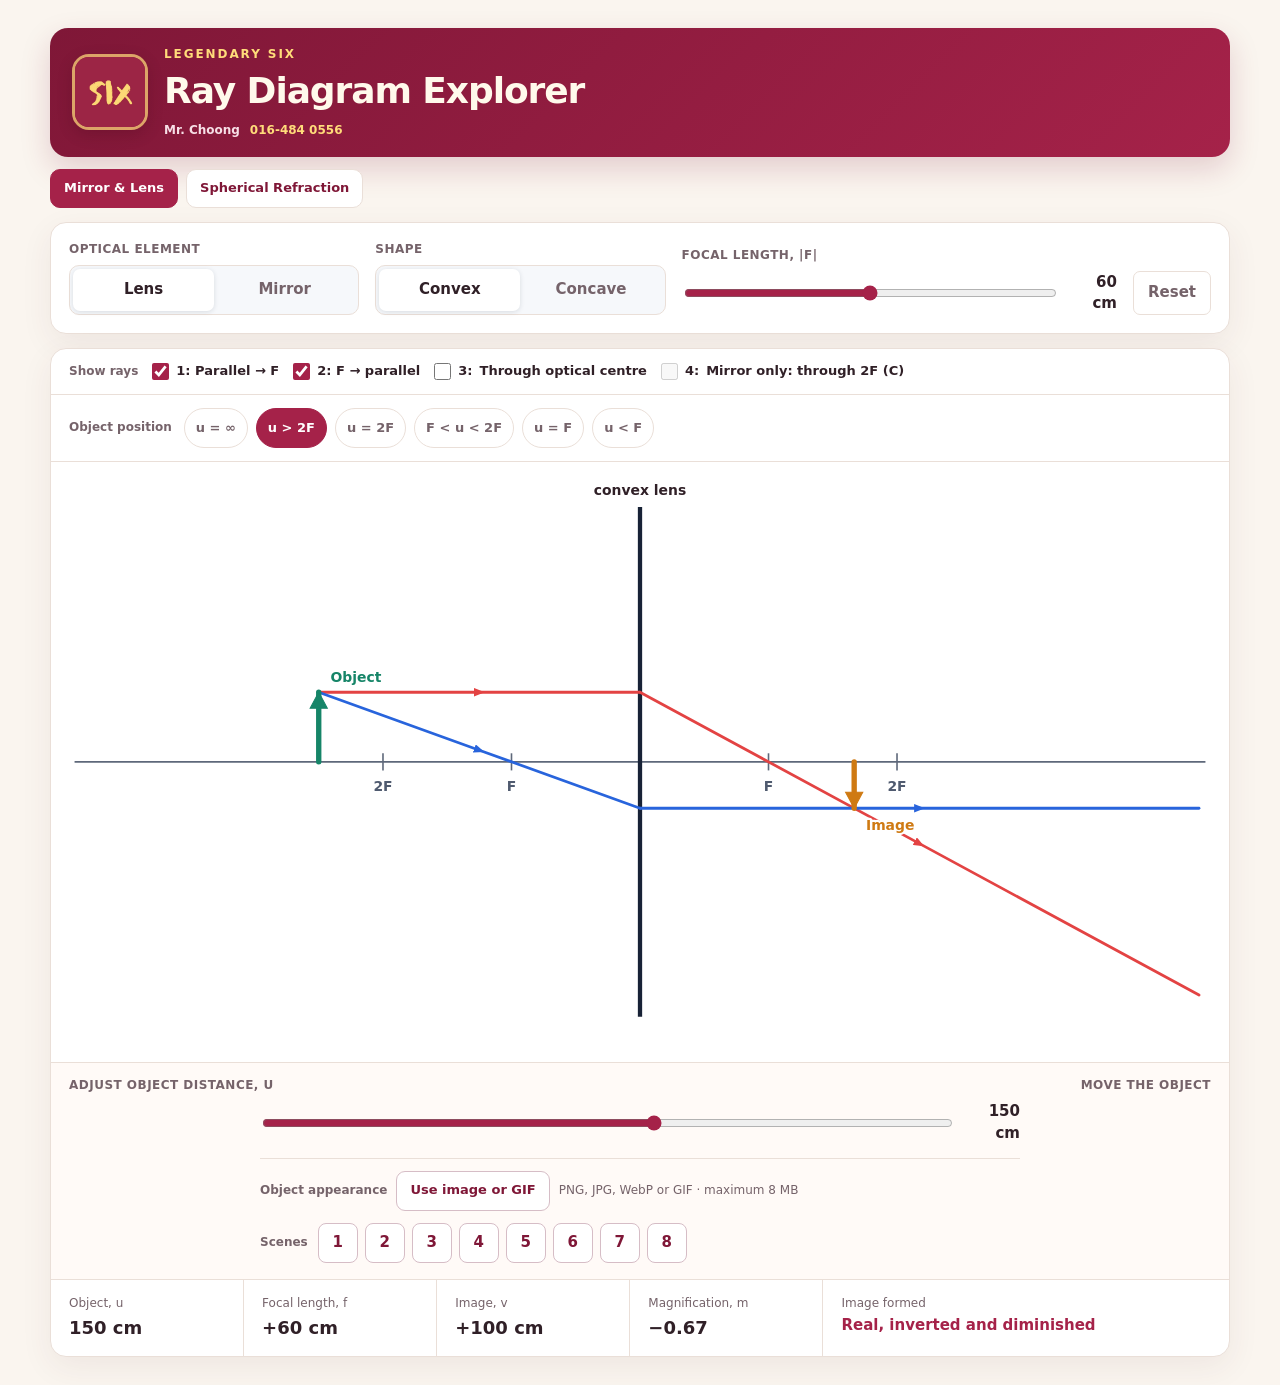
==== commit cc48bd39: "Restore focal case and align scene controls" ====
--- a/index.html
+++ b/index.html
@@ -333,7 +333,7 @@
       <div class="diagram-control">
         <label for="objectDistance"><span>Adjust object distance, u</span><span>Move the object</span></label>
         <div class="range-row">
-          <input id="objectDistance" type="range" min="10" max="260" value="150" step="1">
+          <input id="objectDistance" type="range" min="5" max="260" value="150" step="1">
           <output id="uOutput">150 cm</output>
         </div>
         <div class="image-upload">
@@ -465,7 +465,7 @@
     }
 
     function picture(x, baseY, tipY, label, draggable, isVirtual = false) {
-      const height = Math.max(18, Math.abs(tipY-baseY));
+      const height = Math.abs(tipY-baseY);
       const aspect = Math.max(.25, Math.min(2.5, state.customImageAspect));
       const width = height*aspect;
       const inverted = tipY > baseY;
@@ -786,7 +786,7 @@
       else arrow(objectX, axisY, objectTopY, 'object', 'Object', 'object');
       if (status.showImage && Number.isFinite(v)) {
         const imageLabel = Math.abs(rawImageX-imageX) > 1 ? 'Image (off-scale)' : 'Image';
-        if (state.customImageUrl) picture(imageX, axisY, imageTopY, imageLabel, 'image', v < 0);
+        if (state.customImageUrl) picture(imageX, axisY, rawImageTopY, imageLabel, 'image', v < 0);
         else arrow(imageX, axisY, imageTopY, 'image', imageLabel, 'image');
       }
 
@@ -1009,7 +1009,7 @@
       if (!dragging) return;
       const x = svgX(e);
       if (dragging === 'object') {
-        state.u = Math.max(10, Math.min(260, (elementX-x)/scale));
+        state.u = Math.max(5, Math.min(260, (elementX-x)/scale));
         markCustomCase();
       } else {
         const { f } = values();
@@ -1018,7 +1018,7 @@
         const denominator = desiredV - f;
         if (Math.abs(denominator) > .5) {
           const candidateU = f*desiredV/denominator;
-          if (candidateU >= 10 && candidateU <= 260) {
+          if (candidateU >= 5 && candidateU <= 260) {
             state.u = candidateU;
             markCustomCase();
           }
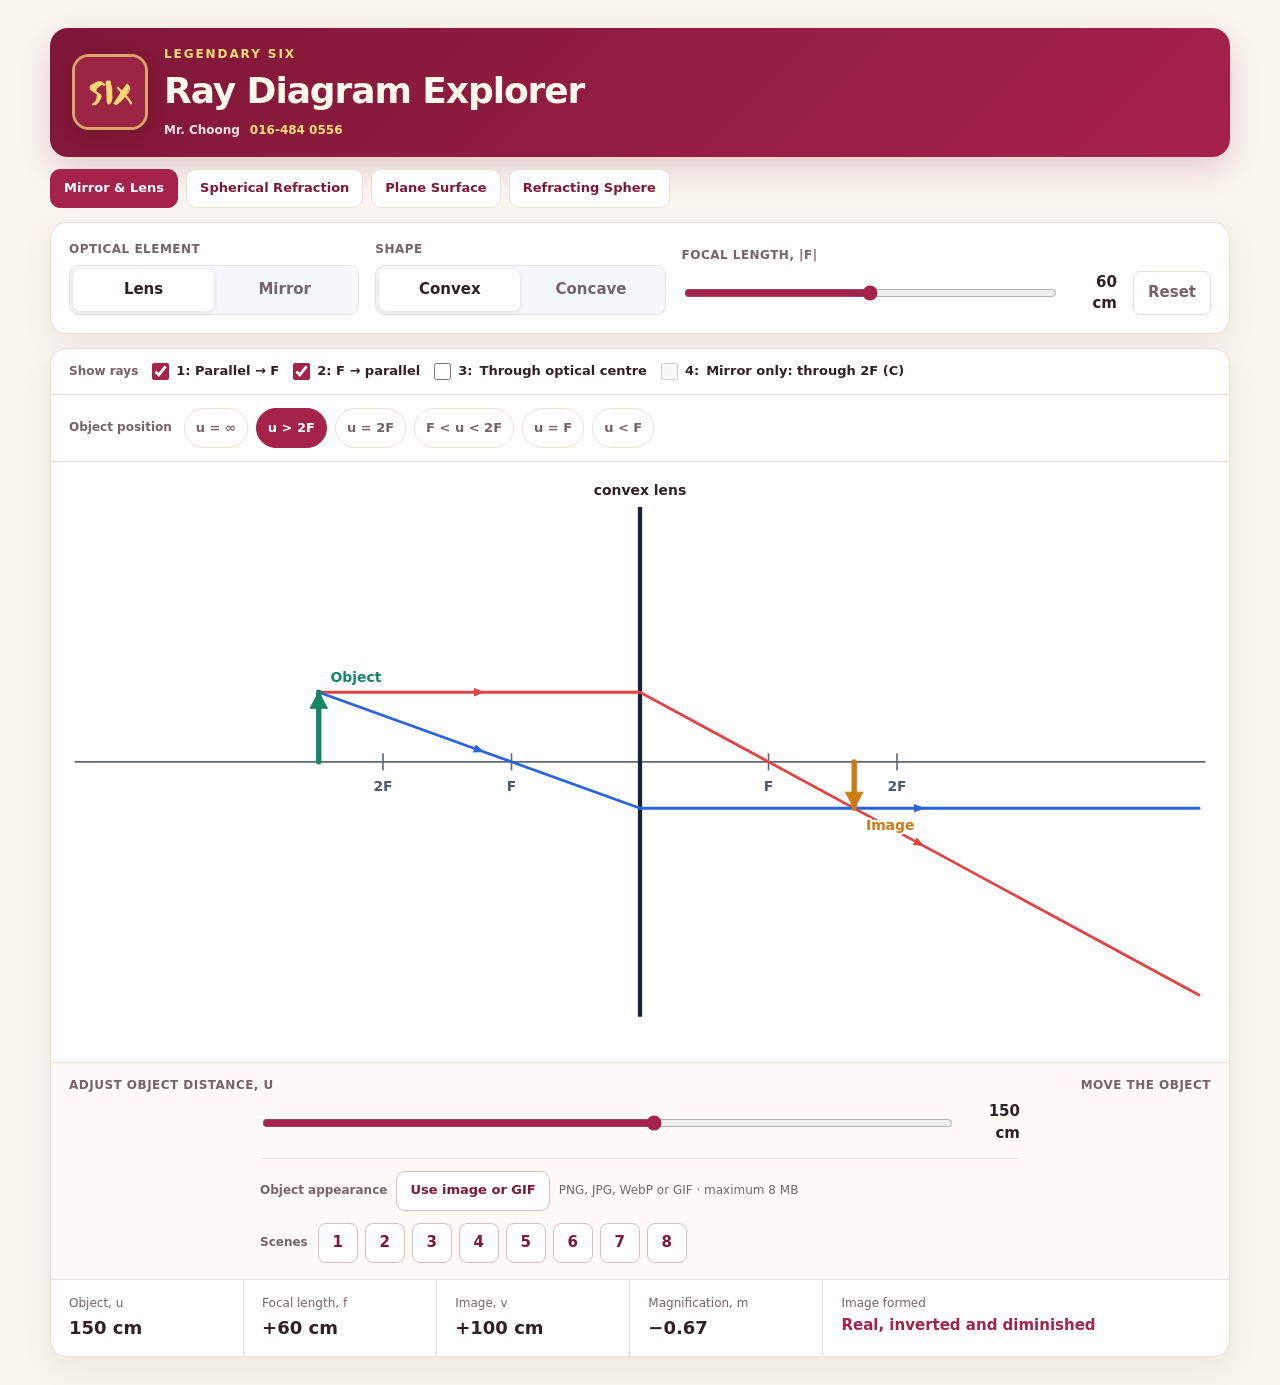
==== commit 14c92a90: "Add plane surface and refracting sphere explorers" ====
--- a/index.html
+++ b/index.html
@@ -278,6 +278,8 @@
     <nav class="site-nav" aria-label="Simulation pages">
       <a class="active" href="index.html">Mirror &amp; Lens</a>
       <a href="spherical-refraction.html">Spherical Refraction</a>
+      <a href="plane-surface.html">Plane Surface</a>
+      <a href="refracting-sphere.html">Refracting Sphere</a>
     </nav>
 
     <section class="controls card" aria-label="Simulation controls">
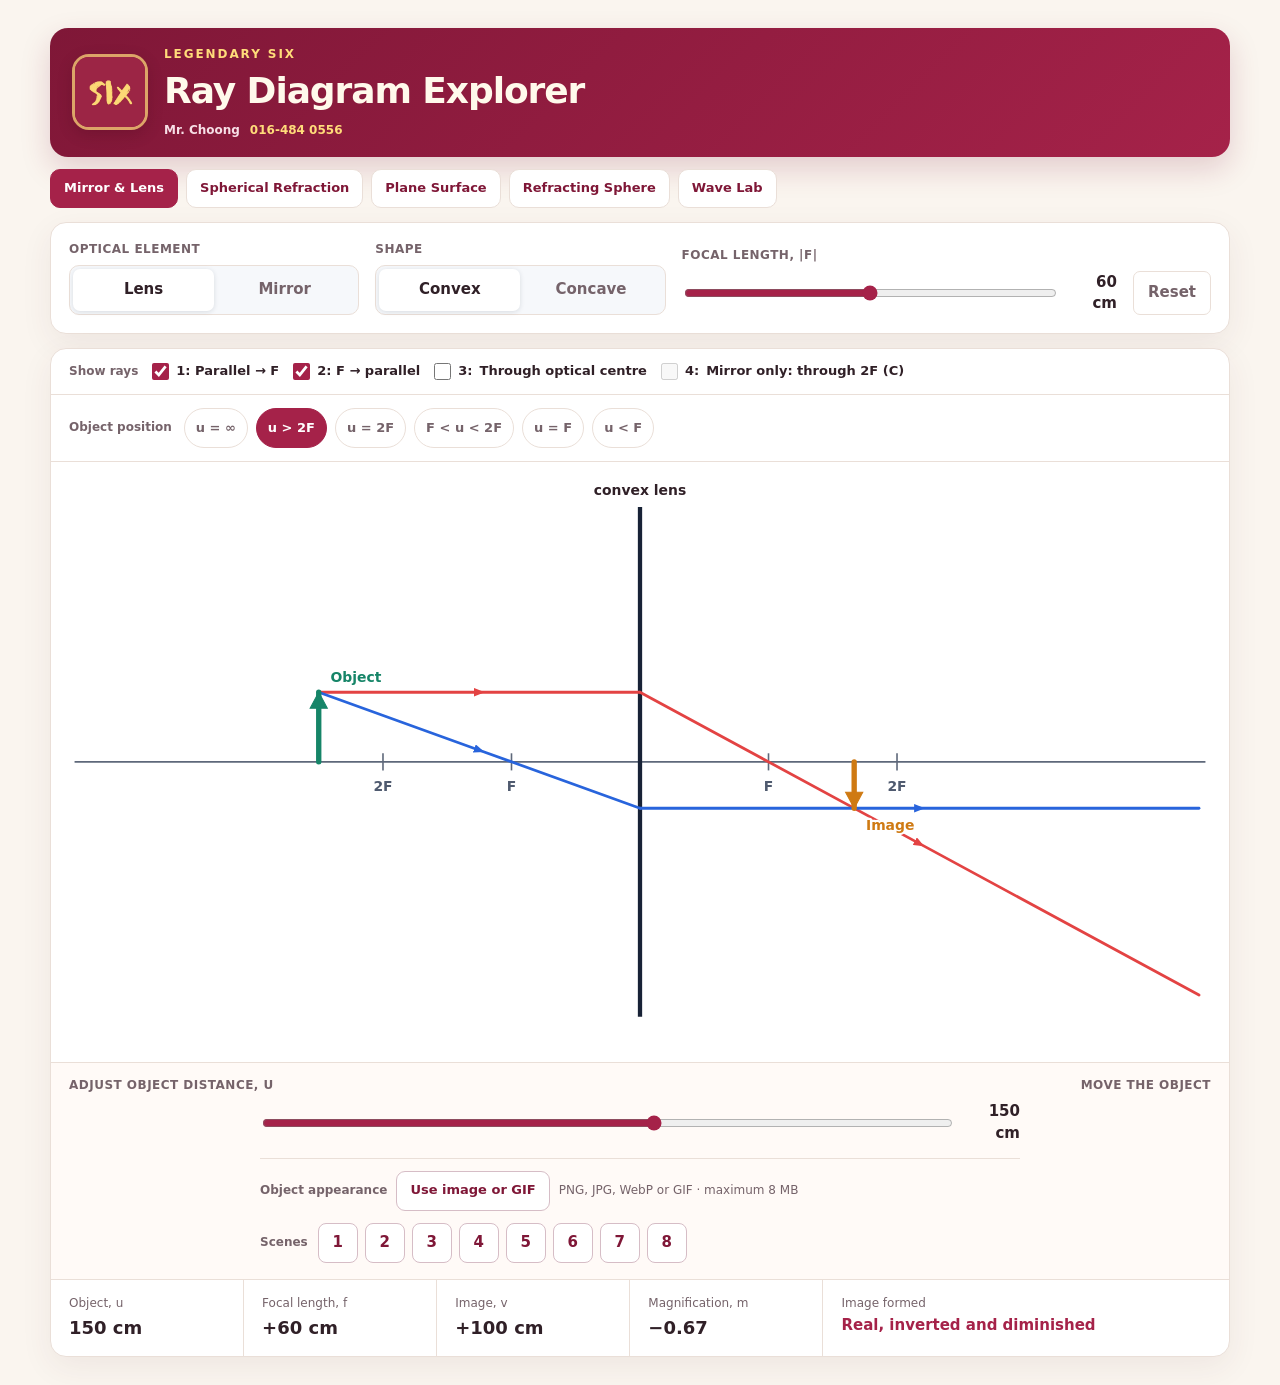
==== commit 03cd345f: "Document simulation style and add Wave Lab" ====
--- a/index.html
+++ b/index.html
@@ -280,6 +280,7 @@
       <a href="spherical-refraction.html">Spherical Refraction</a>
       <a href="plane-surface.html">Plane Surface</a>
       <a href="refracting-sphere.html">Refracting Sphere</a>
+      <a href="wave-lab.html">Wave Lab</a>
     </nav>
 
     <section class="controls card" aria-label="Simulation controls">
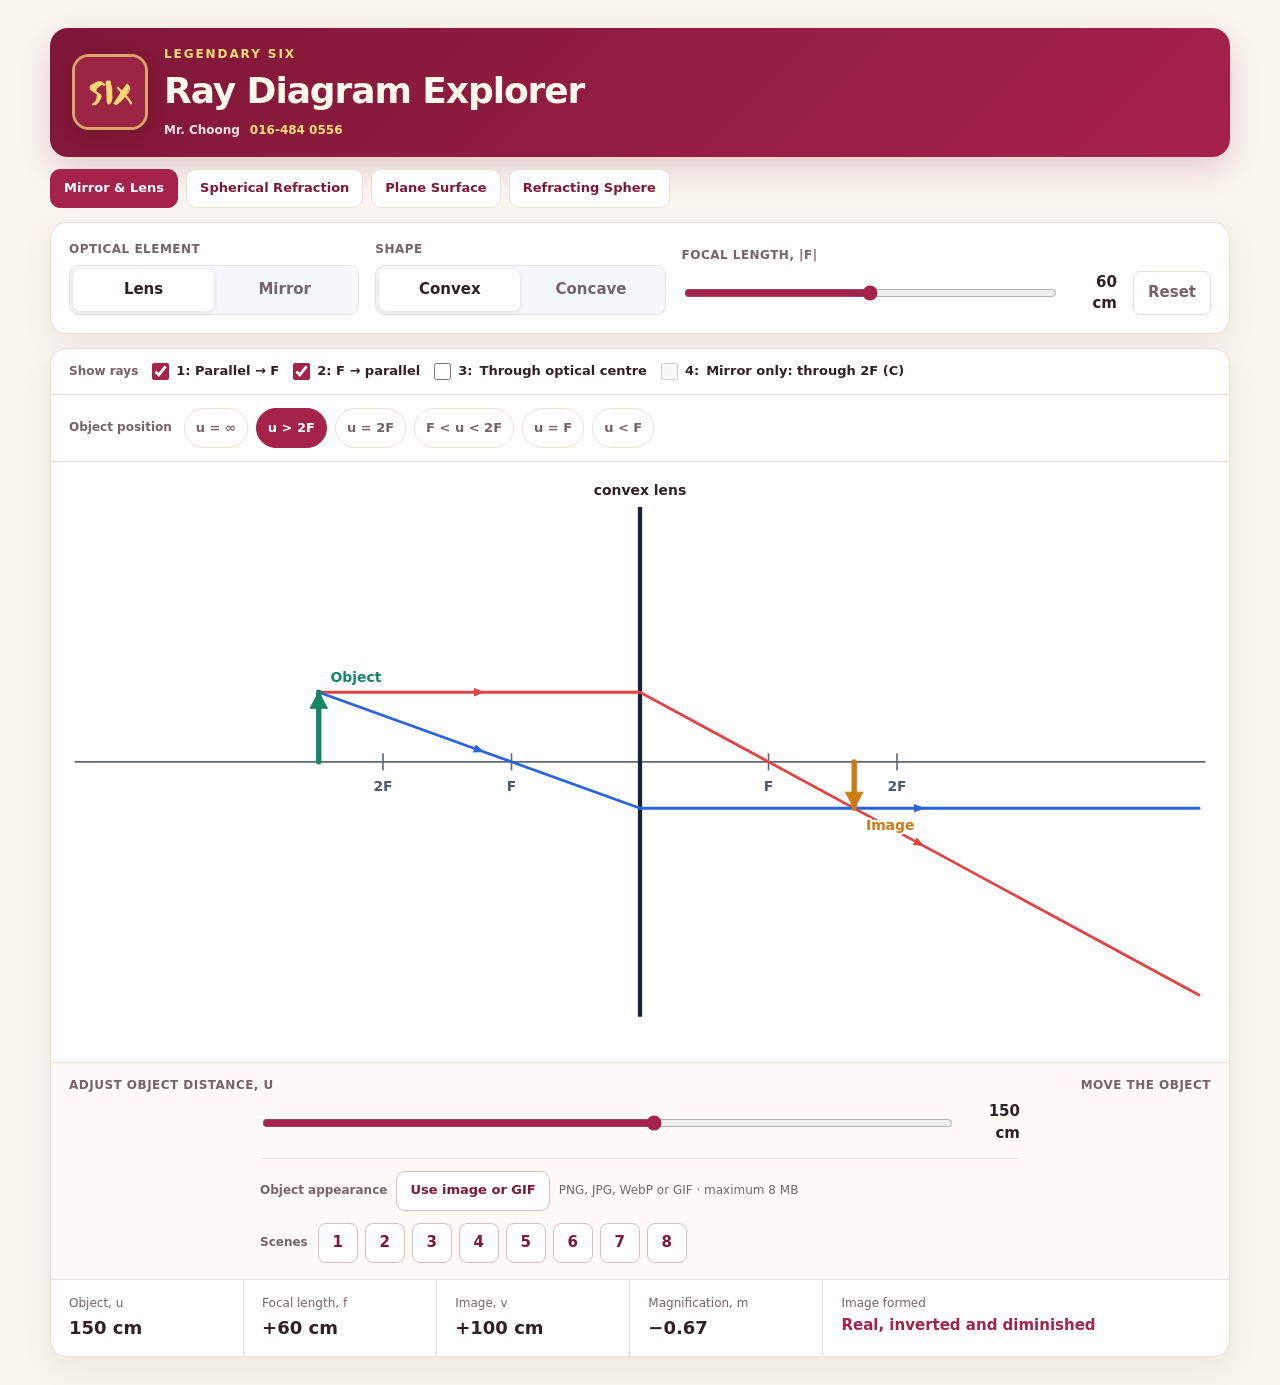
==== commit d3514ba4: "Remove Wave Lab from optics website" ====
--- a/index.html
+++ b/index.html
@@ -280,7 +280,6 @@
       <a href="spherical-refraction.html">Spherical Refraction</a>
       <a href="plane-surface.html">Plane Surface</a>
       <a href="refracting-sphere.html">Refracting Sphere</a>
-      <a href="wave-lab.html">Wave Lab</a>
     </nav>
 
     <section class="controls card" aria-label="Simulation controls">
